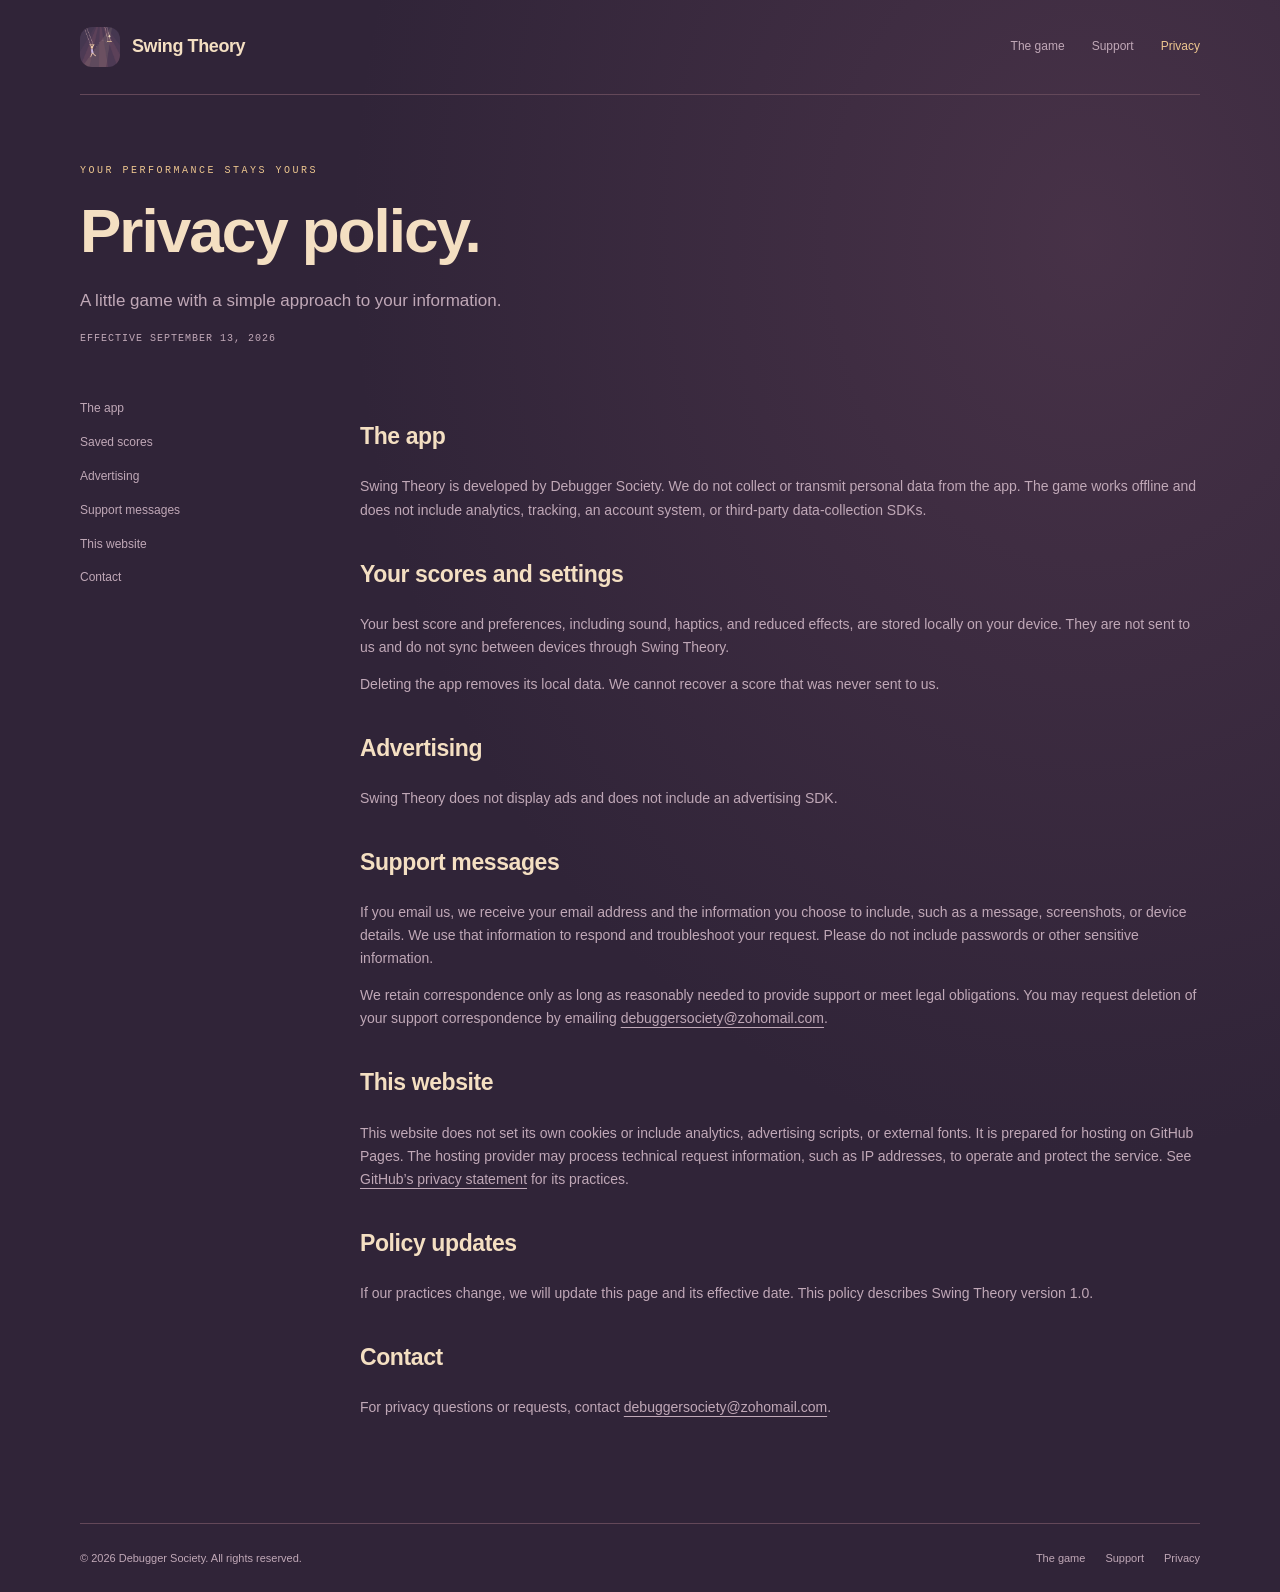
==== privacy.html @ bd1f6112 "initial commit" ====
<!doctype html><html lang="en"><head><meta charset="utf-8"><meta name="viewport" content="width=device-width,initial-scale=1"><meta name="theme-color" content="#302438"><title>Privacy — Swing Theory</title><meta name="description" content="Swing Theory does not collect data from the app. Learn about local scores, support correspondence, and this website."><link rel="icon" href="assets/app-icon.png" type="image/png"><link rel="stylesheet" href="assets/styles.css"></head><body><a class="skip" href="#main">Skip to content</a><header class="header wrap"><a class="brand" href="index.html"><img src="assets/app-icon.png" width="40" height="40" alt="">Swing Theory</a><nav class="nav" aria-label="Main navigation"><a class="how-link" href="index.html#how-to-play">The game</a><a href="support.html">Support</a><a href="privacy.html" aria-current="page">Privacy</a></nav></header>
<main id="main" class="wrap"><div class="dochead"><p class="eyebrow">YOUR PERFORMANCE STAYS YOURS</p><h1>Privacy policy.</h1><p class="lede">A little game with a simple approach to your information.</p><p class="updated">EFFECTIVE SEPTEMBER 13, 2026</p></div><div class="docgrid"><nav class="docnav" aria-label="Policy sections"><a href="#app">The app</a><a href="#saved">Saved scores</a><a href="#ads">Advertising</a><a href="#support">Support messages</a><a href="#website">This website</a><a href="#contact">Contact</a></nav><div class="doccontent">
<section id="app"><h2>The app</h2><p>Swing Theory is developed by Debugger Society. We do not collect or transmit personal data from the app. The game works offline and does not include analytics, tracking, an account system, or third-party data-collection SDKs.</p></section>
<section id="saved"><h2>Your scores and settings</h2><p>Your best score and preferences, including sound, haptics, and reduced effects, are stored locally on your device. They are not sent to us and do not sync between devices through Swing Theory.</p><p>Deleting the app removes its local data. We cannot recover a score that was never sent to us.</p></section>
<section id="ads"><h2>Advertising</h2><p>Swing Theory does not display ads and does not include an advertising SDK.</p></section>
<section id="support"><h2>Support messages</h2><p>If you email us, we receive your email address and the information you choose to include, such as a message, screenshots, or device details. We use that information to respond and troubleshoot your request. Please do not include passwords or other sensitive information.</p><p>We retain correspondence only as long as reasonably needed to provide support or meet legal obligations. You may request deletion of your support correspondence by emailing <a href="mailto:debuggersociety@zohomail.com">debuggersociety@zohomail.com</a>.</p></section>
<section id="website"><h2>This website</h2><p>This website does not set its own cookies or include analytics, advertising scripts, or external fonts. It is prepared for hosting on GitHub Pages. The hosting provider may process technical request information, such as IP addresses, to operate and protect the service. See <a href="https://docs.github.com/en/site-policy/privacy-policies/github-general-privacy-statement">GitHub’s privacy statement</a> for its practices.</p></section>
<section id="changes"><h2>Policy updates</h2><p>If our practices change, we will update this page and its effective date. This policy describes Swing Theory version 1.0.</p></section>
<section id="contact"><h2>Contact</h2><p>For privacy questions or requests, contact <a href="mailto:debuggersociety@zohomail.com">debuggersociety@zohomail.com</a>.</p></section>
</div></div></main><footer class="footer wrap"><span>© 2026 Debugger Society. All rights reserved.</span><div><a href="index.html">The game</a><a href="support.html">Support</a><a href="privacy.html" aria-current="page">Privacy</a></div></footer></body></html>
---- assets/styles.css ----
:root{--bg:#302438;--panel:#433047;--ink:#f4dfc2;--muted:#c0a8b7;--gold:#edc68f;--mint:#b8ddca;--line:#634859}*{box-sizing:border-box}html{scroll-behavior:smooth}body{margin:0;background:var(--bg);color:var(--ink);font-family:Arial,Helvetica,sans-serif;line-height:1.65;background-image:radial-gradient(ellipse at 85% 15%,#754d6655,transparent 48%)}a{color:inherit;text-decoration:none}a:hover{color:var(--gold)}a:focus-visible,summary:focus-visible{outline:2px solid var(--gold);outline-offset:6px}.wrap{width:min(1120px,calc(100% - 64px));margin:auto}.skip{position:absolute;top:-100px;background:var(--gold);color:var(--bg);padding:12px;z-index:10}.skip:focus{top:12px}.header{display:flex;align-items:center;justify-content:space-between;gap:20px;padding:27px 0;border-bottom:1px solid var(--line)}.brand{display:flex;align-items:center;gap:12px;font-size:18px;font-weight:800;letter-spacing:-.4px}.brand img{border-radius:12px}.nav{display:flex;gap:27px;font-size:12px;color:var(--muted)}.nav [aria-current=page]{color:var(--gold)}.hero{display:grid;grid-template-columns:1.15fr 1fr;gap:55px;align-items:center;padding:80px 0 90px}.eyebrow{font:10px monospace;letter-spacing:2.5px;color:var(--gold);text-transform:uppercase;margin:0 0 22px}.hero h1{font-size:clamp(52px,6.8vw,84px);line-height:1.01;letter-spacing:-4px;margin:0 0 27px}.hero h1 em{font-style:normal;color:var(--gold)}.lede{max-width:480px;color:var(--muted);font-size:17px;line-height:1.8}.button{display:inline-flex;align-items:center;justify-content:space-between;gap:34px;background:var(--gold);color:var(--bg);padding:14px 23px;border-radius:11px;font-size:14px;font-weight:700;min-height:50px}.button:hover{background:#f9d8a6;color:var(--bg)}.herolinks{display:flex;align-items:center;gap:24px;margin-top:30px}.textlink{font-size:13px;color:var(--muted)}.fineprint{font:10px monospace;letter-spacing:1.3px;color:var(--muted);margin-top:24px}.stage{position:relative;border:1px solid #87657c;border-radius:35px;background:#3b2c40;padding:13px;transform:rotate(3deg);max-width:390px;margin:auto;box-shadow:0 35px 100px #180f294f}.stage img{width:100%;height:auto;display:block;border-radius:23px}.floatnote{position:absolute;bottom:40px;left:-40px;padding:12px 20px;border-radius:12px;transform:rotate(-6deg);background:var(--mint);color:#315343;font-size:12px;font-weight:700;box-shadow:0 10px 25px #170c2a33}.section{padding:65px 0;border-top:1px solid var(--line)}.section h2{font-size:39px;line-height:1.15;letter-spacing:-1.5px;margin:0 0 28px}.steps{display:grid;grid-template-columns:repeat(3,1fr);gap:25px}.step{padding:26px;border:1px solid var(--line);border-radius:17px;background:#50374733}.step .number{font:12px monospace;color:var(--gold)}.step h3{font-size:22px;letter-spacing:-.5px;margin:22px 0 11px}.step p{font-size:14px;color:var(--muted);margin:0}.featureline{display:flex;align-items:center;justify-content:space-between;gap:50px}.featureline p{max-width:480px;color:var(--muted)}.featureline h2{max-width:340px;margin:0}.pills{display:flex;gap:8px;flex-wrap:wrap;margin-top:22px}.pills span{border:1px solid var(--line);padding:7px 12px;border-radius:20px;font:10px monospace;color:var(--muted)}.footer{border-top:1px solid var(--line);padding:25px 0;display:flex;justify-content:space-between;gap:18px;font-size:11px;color:var(--muted)}.footer div{display:flex;gap:20px}.dochead{padding:70px 0 45px;max-width:750px}.dochead h1{font-size:clamp(40px,5vw,62px);line-height:1.06;letter-spacing:-2px;margin:0 0 22px}.docgrid{display:grid;grid-template-columns:210px 1fr;gap:70px;padding-bottom:70px}.docnav{display:flex;flex-direction:column;gap:14px;align-self:start;position:sticky;top:30px;font-size:12px;color:var(--muted)}.doccontent section{margin:0 0 34px;scroll-margin-top:30px}.doccontent h2{font-size:23px;letter-spacing:-.4px}.doccontent p,.contact p{font-size:14px;color:var(--muted)}.doccontent a{text-decoration:underline;text-underline-offset:4px;overflow-wrap:anywhere}.supportgrid{display:grid;grid-template-columns:1fr 1.4fr;gap:65px;padding-bottom:75px}.contact{align-self:start;background:var(--panel);border:1px solid var(--line);border-radius:19px;padding:29px}.contact h2{margin:0;font-size:27px;letter-spacing:-.8px}.contact .email{display:block;font-size:12px;margin-top:18px;overflow-wrap:anywhere;color:var(--gold)}.faqs h2{font-size:25px;margin-top:0}.faqs details{border-bottom:1px solid var(--line);padding:17px 0}.faqs summary{cursor:pointer;font-size:15px;font-weight:600;padding-right:15px}.faqs p{color:var(--muted);font-size:14px;line-height:1.8}.updated{font:10px monospace;letter-spacing:1px;color:var(--muted)}
@media(max-width:760px){.wrap{width:calc(100% - 38px)}.header{padding:19px 0}.brand{font-size:16px;gap:8px}.brand img{width:33px;height:33px}.nav{gap:15px;font-size:11px}.how-link{display:none}.hero{grid-template-columns:1fr;padding:50px 0 62px;gap:42px}.hero h1{font-size:62px;letter-spacing:-3px}.lede{font-size:15px}.hero .eyebrow{font-size:9px}.stage{max-width:300px;transform:rotate(2deg);padding:10px}.floatnote{left:-17px}.herolinks{gap:20px}.section{padding:42px 0}.section h2{font-size:31px}.steps{grid-template-columns:1fr;gap:13px}.step{padding:22px}.step h3{margin:10px 0}.featureline{display:block}.featureline p{font-size:14px}.footer{font-size:10px;flex-direction:column;gap:12px}.dochead{padding:45px 0 25px}.docgrid,.supportgrid{grid-template-columns:1fr;gap:30px}.docnav{position:static;flex-direction:row;flex-wrap:wrap;gap:9px 18px}.doccontent h2{font-size:22px}.supportgrid{padding-bottom:45px}.contact{padding:23px}.herolinks .button{font-size:12px;gap:20px}.fineprint{font-size:9px}}
@media(prefers-reduced-motion:reduce){html{scroll-behavior:auto}.stage,.floatnote{transform:none}}
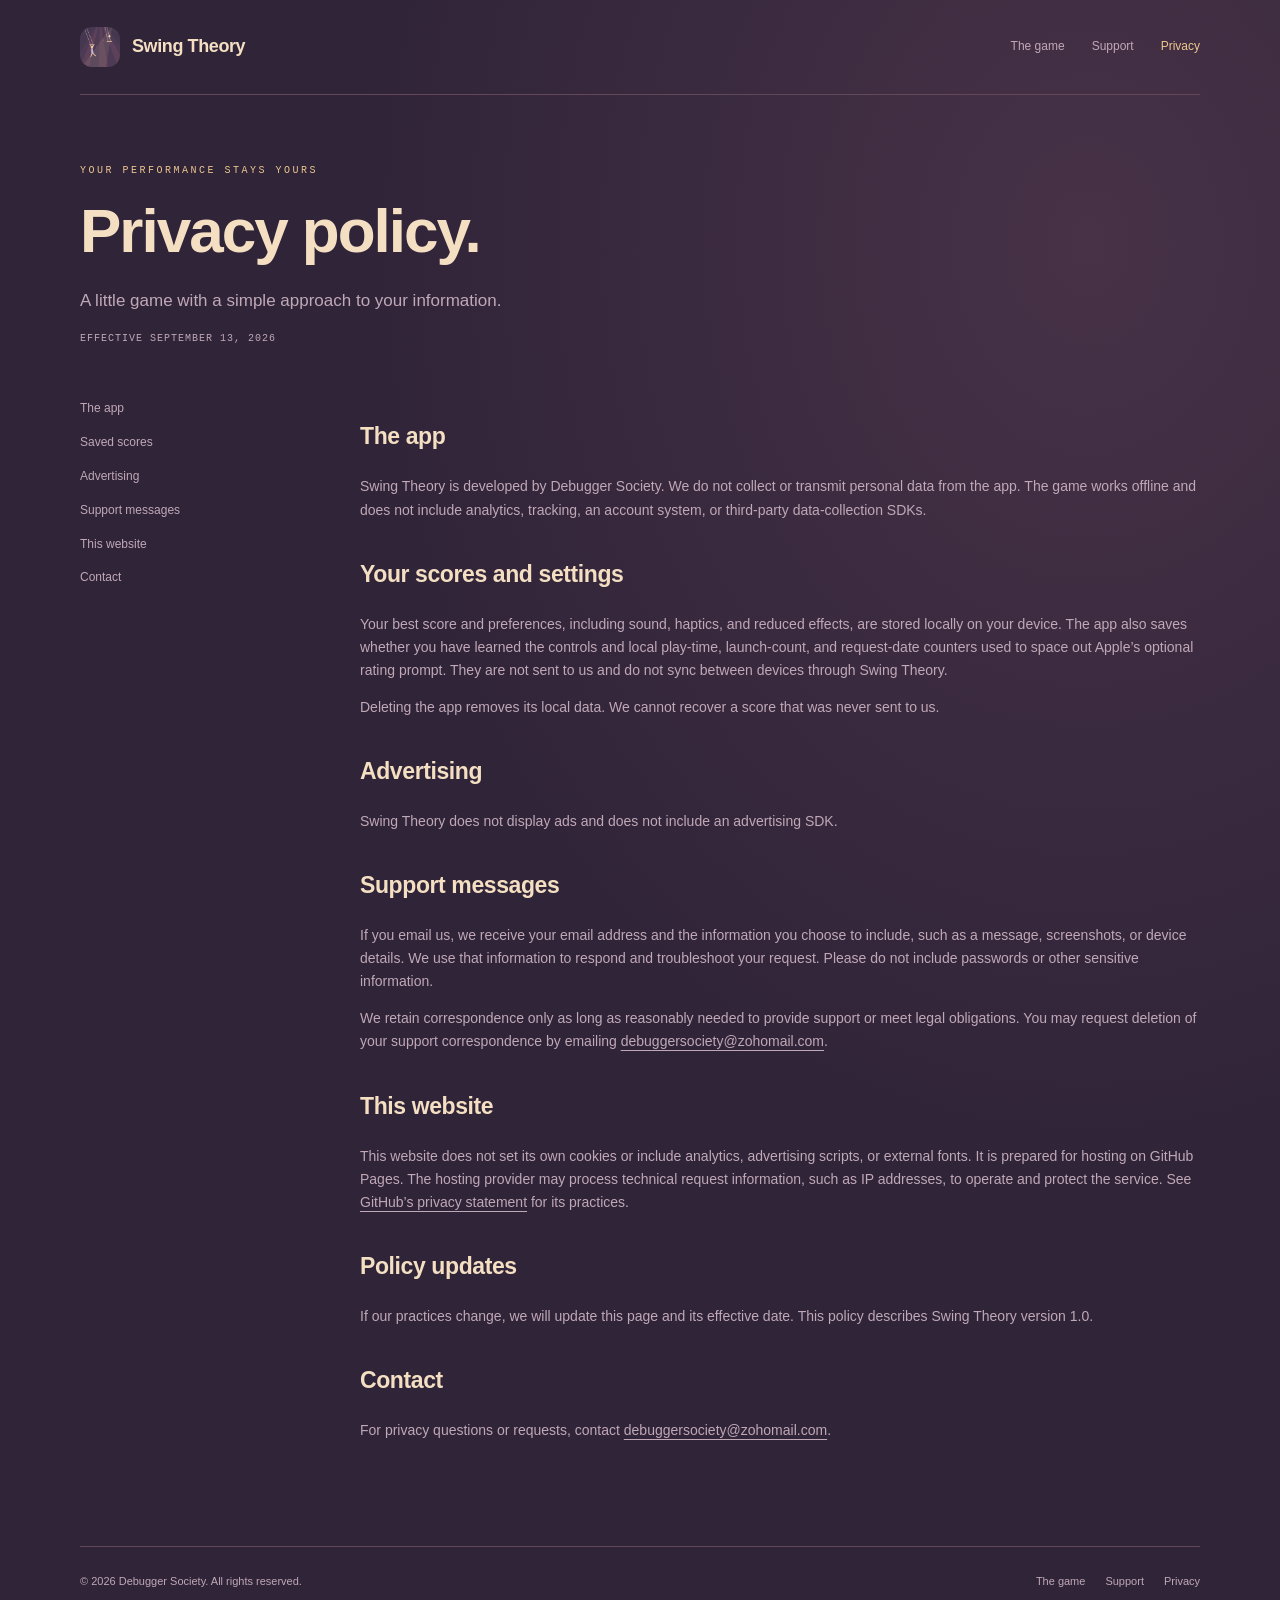
==== commit 12a215fb: "Update Swing Theory website for streamlined build 2 controls" ====
--- a/privacy.html
+++ b/privacy.html
@@ -1,7 +1,7 @@
 <!doctype html><html lang="en"><head><meta charset="utf-8"><meta name="viewport" content="width=device-width,initial-scale=1"><meta name="theme-color" content="#302438"><title>Privacy — Swing Theory</title><meta name="description" content="Swing Theory does not collect data from the app. Learn about local scores, support correspondence, and this website."><link rel="icon" href="assets/app-icon.png" type="image/png"><link rel="stylesheet" href="assets/styles.css"></head><body><a class="skip" href="#main">Skip to content</a><header class="header wrap"><a class="brand" href="index.html"><img src="assets/app-icon.png" width="40" height="40" alt="">Swing Theory</a><nav class="nav" aria-label="Main navigation"><a class="how-link" href="index.html#how-to-play">The game</a><a href="support.html">Support</a><a href="privacy.html" aria-current="page">Privacy</a></nav></header>
 <main id="main" class="wrap"><div class="dochead"><p class="eyebrow">YOUR PERFORMANCE STAYS YOURS</p><h1>Privacy policy.</h1><p class="lede">A little game with a simple approach to your information.</p><p class="updated">EFFECTIVE SEPTEMBER 13, 2026</p></div><div class="docgrid"><nav class="docnav" aria-label="Policy sections"><a href="#app">The app</a><a href="#saved">Saved scores</a><a href="#ads">Advertising</a><a href="#support">Support messages</a><a href="#website">This website</a><a href="#contact">Contact</a></nav><div class="doccontent">
 <section id="app"><h2>The app</h2><p>Swing Theory is developed by Debugger Society. We do not collect or transmit personal data from the app. The game works offline and does not include analytics, tracking, an account system, or third-party data-collection SDKs.</p></section>
-<section id="saved"><h2>Your scores and settings</h2><p>Your best score and preferences, including sound, haptics, and reduced effects, are stored locally on your device. They are not sent to us and do not sync between devices through Swing Theory.</p><p>Deleting the app removes its local data. We cannot recover a score that was never sent to us.</p></section>
+<section id="saved"><h2>Your scores and settings</h2><p>Your best score and preferences, including sound, haptics, and reduced effects, are stored locally on your device. The app also saves whether you have learned the controls and local play-time, launch-count, and request-date counters used to space out Apple’s optional rating prompt. They are not sent to us and do not sync between devices through Swing Theory.</p><p>Deleting the app removes its local data. We cannot recover a score that was never sent to us.</p></section>
 <section id="ads"><h2>Advertising</h2><p>Swing Theory does not display ads and does not include an advertising SDK.</p></section>
 <section id="support"><h2>Support messages</h2><p>If you email us, we receive your email address and the information you choose to include, such as a message, screenshots, or device details. We use that information to respond and troubleshoot your request. Please do not include passwords or other sensitive information.</p><p>We retain correspondence only as long as reasonably needed to provide support or meet legal obligations. You may request deletion of your support correspondence by emailing <a href="mailto:debuggersociety@zohomail.com">debuggersociety@zohomail.com</a>.</p></section>
 <section id="website"><h2>This website</h2><p>This website does not set its own cookies or include analytics, advertising scripts, or external fonts. It is prepared for hosting on GitHub Pages. The hosting provider may process technical request information, such as IP addresses, to operate and protect the service. See <a href="https://docs.github.com/en/site-policy/privacy-policies/github-general-privacy-statement">GitHub’s privacy statement</a> for its practices.</p></section>
